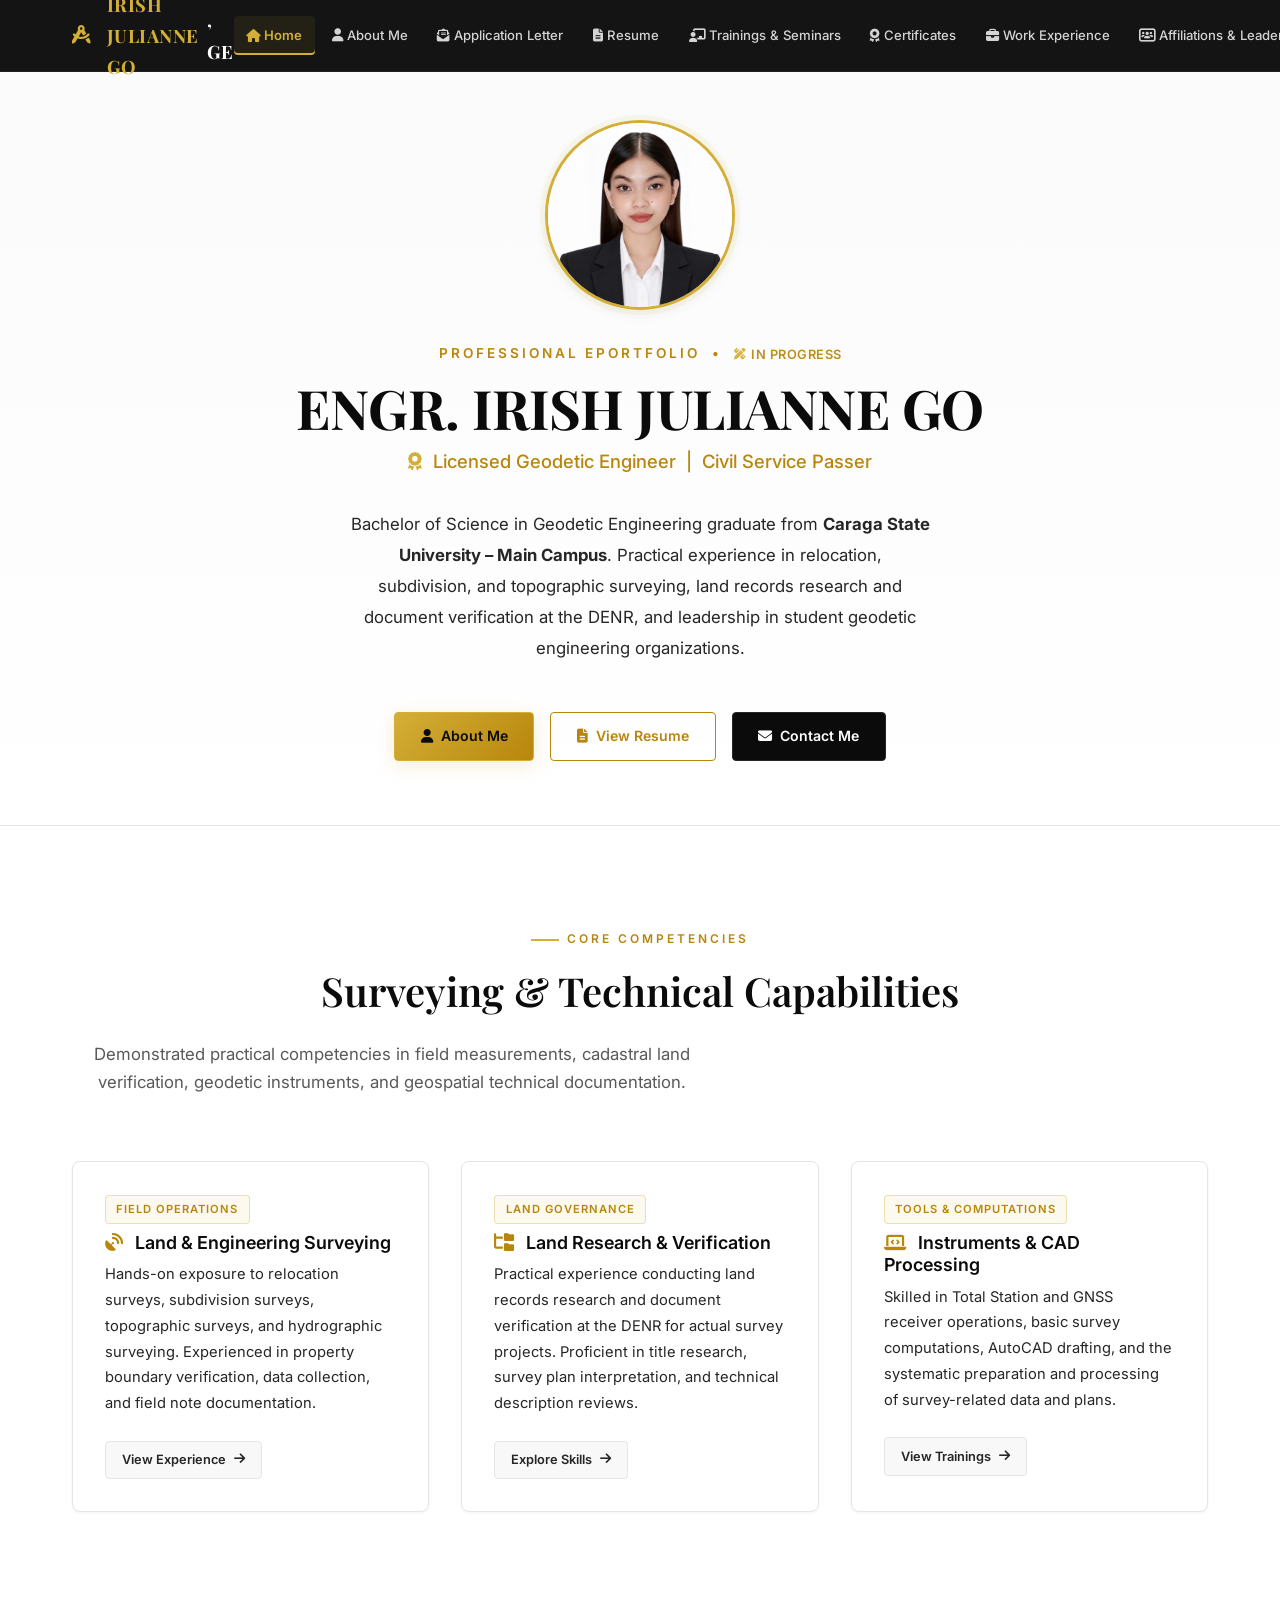
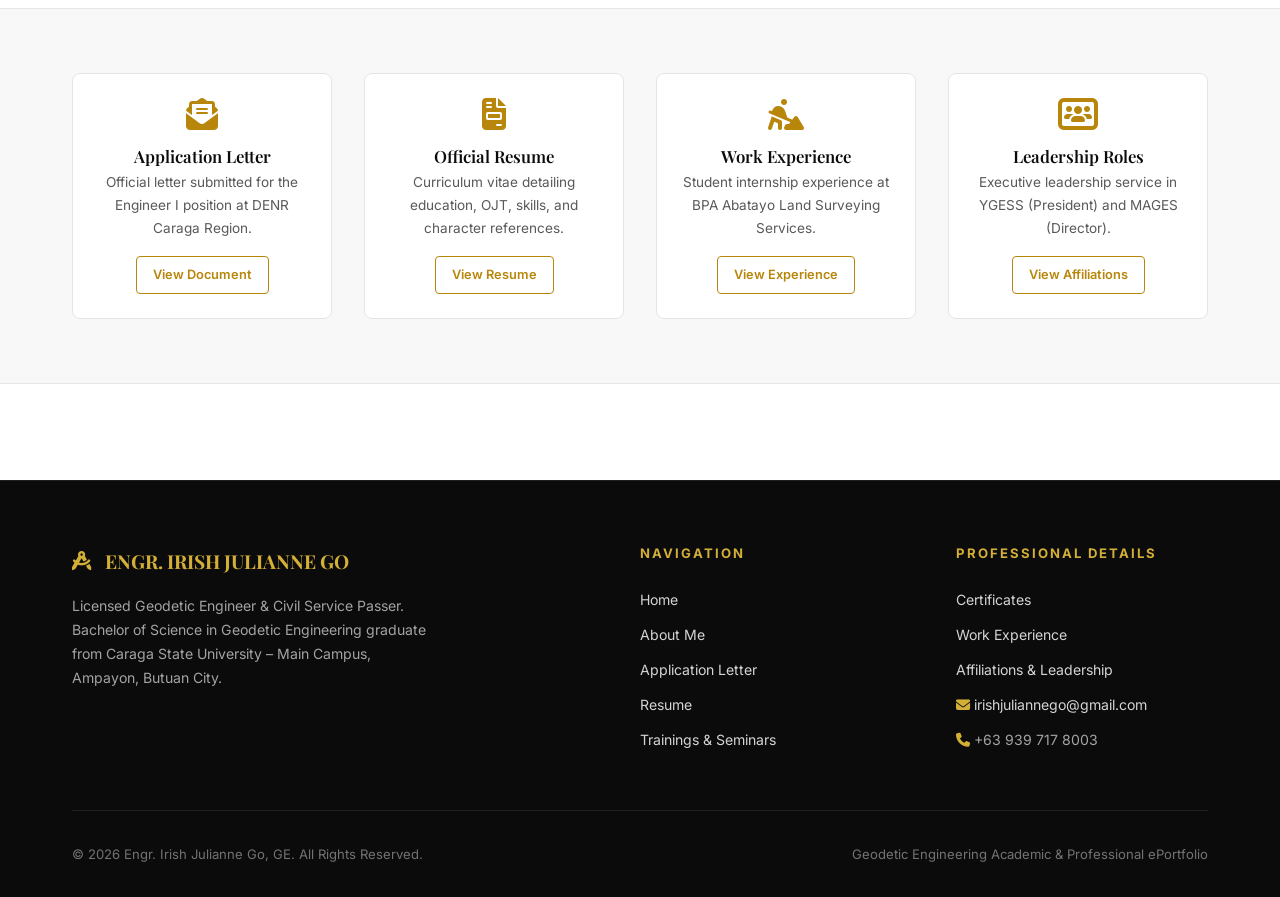
==== index.html @ 2d6228db "Add files via upload" ====
<!DOCTYPE html>
<html lang="en">
<head>
  <meta charset="UTF-8">
  <meta name="viewport" content="width=device-width, initial-scale=1.0">
  <title>Engr. Irish Julianne Go, GE | Professional ePortfolio</title>
  <meta name="description" content="Professional ePortfolio of Engr. Irish Julianne Go, Licensed Geodetic Engineer and Civil Service Passer, featuring surveying experience, geomatics competencies, and leadership.">
  
  <!-- Google Fonts -->
  <link rel="preconnect" href="https://fonts.googleapis.com">
  <link rel="preconnect" href="https://fonts.gstatic.com" crossorigin>
  <link href="https://fonts.googleapis.com/css2?family=Inter:wght@300;400;500;600;700&family=Playfair+Display:wght@500;600;700&family=Source+Serif+4:wght@400;600&display=swap" rel="stylesheet">
  
  <!-- Font Awesome Icons -->
  <link rel="stylesheet" href="https://cdnjs.cloudflare.com/ajax/libs/font-awesome/6.5.1/css/all.min.css">
  
  <!-- Main Stylesheet -->
  <link rel="stylesheet" href="css/style.css">
</head>
<body>

  <!-- ==================== BLACK & GOLD NAVIGATION BAR ==================== -->
  <header class="navbar">
    <div class="container">
      <a href="index.html" class="nav-brand">
        <i class="fa-solid fa-compass-drafting" style="color: var(--color-gold); margin-right: 8px;"></i>
        <span>IRISH JULIANNE GO</span>, GE
      </a>

      <button class="nav-toggle" aria-label="Toggle navigation menu">
        <span></span>
        <span></span>
        <span></span>
      </button>

      <nav>
        <ul class="nav-links">
          <li><a href="index.html" class="active"><i class="fa-solid fa-house"></i> Home</a></li>
          <li><a href="about.html"><i class="fa-solid fa-user"></i> About Me</a></li>
          <li><a href="application-letter.html"><i class="fa-solid fa-envelope-open-text"></i> Application Letter</a></li>
          <li><a href="resume.html"><i class="fa-solid fa-file-lines"></i> Resume</a></li>
          <li><a href="trainings.html"><i class="fa-solid fa-chalkboard-user"></i> Trainings & Seminars</a></li>
          <li><a href="certificates.html"><i class="fa-solid fa-award"></i> Certificates</a></li>
          <li><a href="experience.html"><i class="fa-solid fa-briefcase"></i> Work Experience</a></li>
          <li><a href="affiliations.html"><i class="fa-solid fa-users-rectangle"></i> Affiliations & Leadership</a></li>
        </ul>
      </nav>
    </div>
  </header>

  <!-- ==================== HERO SECTION ==================== -->
  <section class="hero">
    <div class="hero-content reveal">
      
      <!-- Official Corporate Photo with Subtle Gold Border -->
      <div class="profile-photo-wrapper">
        <img src="images/profile.jpg" alt="Engr. Irish Julianne Go, GE - Professional Portrait" class="profile-photo" id="profileImage">
      </div>

      <div class="hero-greeting">Professional ePortfolio &nbsp;&bull;&nbsp; <span style="display: inline-flex; align-items: center; gap: 5px; font-size: 0.8rem; letter-spacing: 0.5px; opacity: 0.92;"><i class="fa-solid fa-pen-ruler" style="font-size: 0.72rem; color: var(--color-gold);"></i> In Progress</span></div>
      
      <h1 class="hero-name">ENGR. IRISH JULIANNE GO</h1>
      
      <div class="hero-title">
        <i class="fa-solid fa-award" style="color: var(--color-gold); margin-right: 6px;"></i>
        Licensed Geodetic Engineer &nbsp;|&nbsp; Civil Service Passer
      </div>

      <p class="hero-intro">
        Bachelor of Science in Geodetic Engineering graduate from <strong>Caraga State University – Main Campus</strong>. Practical experience in relocation, subdivision, and topographic surveying, land records research and document verification at the DENR, and leadership in student geodetic engineering organizations.
      </p>

      <!-- Action Buttons -->
      <div class="hero-buttons">
        <a href="about.html" class="btn btn-primary">
          <i class="fa-solid fa-user"></i> About Me
        </a>
        <a href="resume.html" class="btn btn-outline">
          <i class="fa-solid fa-file-lines"></i> View Resume
        </a>
        <a href="mailto:irishjuliannego@gmail.com" class="btn btn-dark">
          <i class="fa-solid fa-envelope"></i> Contact Me
        </a>
      </div>
    </div>
  </section>

  <!-- ==================== CORE GEOSPATIAL COMPETENCIES ==================== -->
  <section style="padding: var(--space-4xl) 0; background: var(--surface-primary);">
    <div class="container">
      <div style="text-align: center; margin-bottom: var(--space-3xl);" class="reveal">
        <div class="section-label">Core Competencies</div>
        <h2 class="section-title">Surveying & Technical Capabilities</h2>
        <p class="section-subtitle">
          Demonstrated practical competencies in field measurements, cadastral land verification, geodetic instruments, and geospatial technical documentation.
        </p>
      </div>

      <div class="grid-3 reveal">
        <!-- Card 1 -->
        <div class="card">
          <div class="card-tag">Field Operations</div>
          <h3 class="card-title">
            <i class="fa-solid fa-satellite-dish" style="color: var(--color-gold-deep); margin-right: 8px;"></i>
            Land & Engineering Surveying
          </h3>
          <p class="card-text">
            Hands-on exposure to relocation surveys, subdivision surveys, topographic surveys, and hydrographic surveying. Experienced in property boundary verification, data collection, and field note documentation.
          </p>
          <a href="experience.html" class="btn btn-ghost btn-sm">View Experience <i class="fa-solid fa-arrow-right"></i></a>
        </div>

        <!-- Card 2 -->
        <div class="card">
          <div class="card-tag">Land Governance</div>
          <h3 class="card-title">
            <i class="fa-solid fa-folder-tree" style="color: var(--color-gold-deep); margin-right: 8px;"></i>
            Land Research & Verification
          </h3>
          <p class="card-text">
            Practical experience conducting land records research and document verification at the DENR for actual survey projects. Proficient in title research, survey plan interpretation, and technical description reviews.
          </p>
          <a href="about.html#technicalSkills" class="btn btn-ghost btn-sm">Explore Skills <i class="fa-solid fa-arrow-right"></i></a>
        </div>

        <!-- Card 3 -->
        <div class="card">
          <div class="card-tag">Tools & Computations</div>
          <h3 class="card-title">
            <i class="fa-solid fa-laptop-code" style="color: var(--color-gold-deep); margin-right: 8px;"></i>
            Instruments & CAD Processing
          </h3>
          <p class="card-text">
            Skilled in Total Station and GNSS receiver operations, basic survey computations, AutoCAD drafting, and the systematic preparation and processing of survey-related data and plans.
          </p>
          <a href="trainings.html" class="btn btn-ghost btn-sm">View Trainings <i class="fa-solid fa-arrow-right"></i></a>
        </div>
      </div>
    </div>
  </section>

  <!-- ==================== QUICK ACCESS SECTION ==================== -->
  <section style="padding: var(--space-3xl) 0; background: var(--surface-secondary); border-top: 1px solid var(--border-color); border-bottom: 1px solid var(--border-color);">
    <div class="container">
      <div class="grid-4 reveal">
        
        <div style="text-align: center; padding: var(--space-lg); background: #FFFFFF; border: 1px solid var(--border-color); border-radius: var(--radius-md);">
          <i class="fa-solid fa-envelope-open-text" style="font-size: 2rem; color: var(--color-gold-deep); margin-bottom: var(--space-md);"></i>
          <h4 style="font-size: 1.05rem; margin-bottom: var(--space-xs); color: var(--color-heading-dark);">Application Letter</h4>
          <p style="font-size: 0.85rem; color: var(--color-text-muted); margin-bottom: var(--space-md);">Official letter submitted for the Engineer I position at DENR Caraga Region.</p>
          <a href="application-letter.html" class="btn btn-outline btn-sm">View Document</a>
        </div>

        <div style="text-align: center; padding: var(--space-lg); background: #FFFFFF; border: 1px solid var(--border-color); border-radius: var(--radius-md);">
          <i class="fa-solid fa-file-invoice" style="font-size: 2rem; color: var(--color-gold-deep); margin-bottom: var(--space-md);"></i>
          <h4 style="font-size: 1.05rem; margin-bottom: var(--space-xs); color: var(--color-heading-dark);">Official Resume</h4>
          <p style="font-size: 0.85rem; color: var(--color-text-muted); margin-bottom: var(--space-md);">Curriculum vitae detailing education, OJT, skills, and character references.</p>
          <a href="resume.html" class="btn btn-outline btn-sm">View Resume</a>
        </div>

        <div style="text-align: center; padding: var(--space-lg); background: #FFFFFF; border: 1px solid var(--border-color); border-radius: var(--radius-md);">
          <i class="fa-solid fa-person-digging" style="font-size: 2rem; color: var(--color-gold-deep); margin-bottom: var(--space-md);"></i>
          <h4 style="font-size: 1.05rem; margin-bottom: var(--space-xs); color: var(--color-heading-dark);">Work Experience</h4>
          <p style="font-size: 0.85rem; color: var(--color-text-muted); margin-bottom: var(--space-md);">Student internship experience at BPA Abatayo Land Surveying Services.</p>
          <a href="experience.html" class="btn btn-outline btn-sm">View Experience</a>
        </div>

        <div style="text-align: center; padding: var(--space-lg); background: #FFFFFF; border: 1px solid var(--border-color); border-radius: var(--radius-md);">
          <i class="fa-solid fa-users-rectangle" style="font-size: 2rem; color: var(--color-gold-deep); margin-bottom: var(--space-md);"></i>
          <h4 style="font-size: 1.05rem; margin-bottom: var(--space-xs); color: var(--color-heading-dark);">Leadership Roles</h4>
          <p style="font-size: 0.85rem; color: var(--color-text-muted); margin-bottom: var(--space-md);">Executive leadership service in YGESS (President) and MAGES (Director).</p>
          <a href="affiliations.html" class="btn btn-outline btn-sm">View Affiliations</a>
        </div>

      </div>
    </div>
  </section>

  <!-- ==================== BLACK & GOLD FOOTER ==================== -->
  <footer class="footer">
    <div class="container">
      <div class="footer-grid">
        <div>
          <div class="footer-brand">
            <i class="fa-solid fa-compass-drafting" style="color: var(--color-gold); margin-right: 6px;"></i>
            <span>ENGR. IRISH JULIANNE GO</span>
          </div>
          <p class="footer-text">
            Licensed Geodetic Engineer & Civil Service Passer. Bachelor of Science in Geodetic Engineering graduate from Caraga State University – Main Campus, Ampayon, Butuan City.
          </p>
        </div>

        <div>
          <h4 class="footer-heading">Navigation</h4>
          <ul class="footer-links">
            <li><a href="index.html">Home</a></li>
            <li><a href="about.html">About Me</a></li>
            <li><a href="application-letter.html">Application Letter</a></li>
            <li><a href="resume.html">Resume</a></li>
            <li><a href="trainings.html">Trainings & Seminars</a></li>
          </ul>
        </div>

        <div>
          <h4 class="footer-heading">Professional Details</h4>
          <ul class="footer-links">
            <li><a href="certificates.html">Certificates</a></li>
            <li><a href="experience.html">Work Experience</a></li>
            <li><a href="affiliations.html">Affiliations & Leadership</a></li>
            <li><a href="mailto:irishjuliannego@gmail.com"><i class="fa-solid fa-envelope" style="color: var(--color-gold);"></i> irishjuliannego@gmail.com</a></li>
            <li><span style="font-size: 0.88rem; color: #A3A3A3;"><i class="fa-solid fa-phone" style="color: var(--color-gold);"></i> +63 939 717 8003</span></li>
          </ul>
        </div>
      </div>

      <div class="footer-bottom">
        <div>&copy; <span id="currentYear"></span> Engr. Irish Julianne Go, GE. All Rights Reserved.</div>
        <div>Geodetic Engineering Academic & Professional ePortfolio</div>
      </div>
    </div>
  </footer>

  <!-- Back to Top Button -->
  <button class="back-to-top" aria-label="Scroll back to top">
    <i class="fa-solid fa-arrow-up"></i>
  </button>

  <script src="js/main.js"></script>
</body>
</html>
---- css/style.css ----
/* ============================================================
   E-PORTFOLIO — MAIN STYLESHEET
   Black, White & Gold Professional Geodetic Engineering Portfolio
   Engr. Irish Julianne Go, GE
   ============================================================ */

/* ---------- Google Fonts ---------- */
@import url('https://fonts.googleapis.com/css2?family=Inter:wght@300;400;500;600;700&family=Playfair+Display:wght@500;600;700&family=Source+Serif+4:wght@400;500;600&display=swap');

/* ---------- CSS Custom Properties (Black, White & Gold Design System) ---------- */
:root {
  /* Core Dark Tones */
  --color-black:           #0B0B0B; /* Deep rich black for navbar, footer, hero accents */
  --color-charcoal:        #1A1A1A; /* Refined charcoal for dark surfaces */
  --color-dark-gray:       #262626; /* Dark surface border / secondary dark */
  --color-mid-gray:        #737373;
  --color-light-gray:      #E5E5E5;

  /* Gold Accent Palette */
  --color-gold:            #D4AF37; /* Primary Gold */
  --color-gold-deep:       #B8860B; /* Deep Gold for borders & gradients */
  --color-gold-light:      #E6CA65; /* Highlight gold */
  --color-gold-tint:       rgba(212, 175, 55, 0.08); /* Subtle background tint */
  --color-gold-glow:       rgba(212, 175, 55, 0.18); /* Hover glow */

  /* Core Light Tones */
  --color-white:           #FFFFFF; /* Dominant clean white background */
  --color-off-white:       #F8F8F8; /* Subtle neutral section background */
  --color-surface-light:   #FFFFFF;

  /* Typography Colors */
  --color-heading-dark:    #0B0B0B; /* Headings on light background */
  --color-heading-light:   #FFFFFF; /* Headings on dark background */
  --color-heading:         #0B0B0B;
  --color-text:            #262626; /* Deep charcoal body text for readability */
  --color-text-muted:      #595959; /* Secondary muted text */
  --color-text-light:      #E5E5E5; /* Light text for dark sections */
  --color-text-dim:        #A3A3A3; /* Dim text for dark sections */

  /* Functional */
  --color-success:         #2B7A56;
  --color-info:            #2B6CB0;
  --color-danger:          #C53030;

  /* Surfaces */
  --surface-primary:       #FFFFFF;
  --surface-secondary:     #F8F8F8;
  --surface-dark:          #0B0B0B;
  --surface-card:          #FFFFFF;
  --surface-card-hover:    #FCFCFC;
  --surface-elevated:      #F5F5F5;
  --surface-overlay:       rgba(11, 11, 11, 0.90);

  /* Borders */
  --border-color:          #E5E5E5;
  --border-color-dark:     #262626;
  --border-color-gold:     rgba(212, 175, 55, 0.35);

  /* Typography */
  --font-body:    'Inter', -apple-system, BlinkMacSystemFont, 'Segoe UI', sans-serif;
  --font-heading: 'Playfair Display', 'Georgia', serif;
  --font-serif:   'Source Serif 4', 'Georgia', serif;

  /* Spacing */
  --space-xs:  .25rem;
  --space-sm:  .5rem;
  --space-md:  1rem;
  --space-lg:  1.5rem;
  --space-xl:  2rem;
  --space-2xl: 3rem;
  --space-3xl: 4rem;
  --space-4xl: 6rem;

  /* Radii */
  --radius-sm:  4px;
  --radius-md:  8px;
  --radius-lg:  14px;
  --radius-xl:  20px;
  --radius-full:50%;

  /* Shadows */
  --shadow-sm:        0 1px 3px rgba(0, 0, 0, 0.05);
  --shadow-md:        0 4px 14px rgba(0, 0, 0, 0.06);
  --shadow-lg:        0 10px 30px rgba(0, 0, 0, 0.08);
  --shadow-gold:      0 4px 18px rgba(212, 175, 55, 0.22);
  --shadow-paper:     0 10px 32px rgba(0, 0, 0, 0.08), 0 1px 4px rgba(0, 0, 0, 0.04);

  /* Transitions */
  --ease-smooth: cubic-bezier(.4, 0, .2, 1);
  --duration:    .3s;

  /* Layout */
  --max-width:   1200px;
  --nav-height:  72px;
}

/* ---------- Reset & Base ---------- */
*,
*::before,
*::after {
  box-sizing: border-box;
  margin: 0;
  padding: 0;
}

html {
  scroll-behavior: smooth;
  font-size: 16px;
  -webkit-font-smoothing: antialiased;
  -moz-osx-font-smoothing: grayscale;
}

body {
  font-family: var(--font-body);
  background: var(--surface-primary);
  color: var(--color-text);
  line-height: 1.7;
  min-height: 100vh;
  overflow-x: hidden;
}

img { max-width: 100%; display: block; }

a {
  color: var(--color-gold-deep);
  text-decoration: none;
  transition: color var(--duration) var(--ease-smooth);
}
a:hover { color: var(--color-gold); }

h1, h2, h3, h4, h5, h6 {
  font-family: var(--font-heading);
  color: var(--color-heading-dark);
  line-height: 1.25;
  font-weight: 600;
}

::selection {
  background: var(--color-gold);
  color: var(--color-black);
}

/* ---------- Utility ---------- */
.container {
  width: 100%;
  max-width: var(--max-width);
  margin: 0 auto;
  padding: 0 var(--space-xl);
}

.section-label {
  display: inline-flex;
  align-items: center;
  gap: .5rem;
  font-size: .75rem;
  font-weight: 600;
  letter-spacing: 3px;
  text-transform: uppercase;
  color: var(--color-gold-deep);
  margin-bottom: var(--space-md);
}
.section-label::before {
  content: '';
  width: 28px;
  height: 2px;
  background: var(--color-gold);
}

.section-title {
  font-size: clamp(1.75rem, 4vw, 2.5rem);
  color: var(--color-heading-dark);
  margin-bottom: var(--space-lg);
}

.section-subtitle {
  color: var(--color-text-muted);
  font-size: 1.05rem;
  max-width: 640px;
  margin-bottom: var(--space-3xl);
}

.page-hero {
  padding: calc(var(--nav-height) + var(--space-3xl)) 0 var(--space-2xl);
  text-align: center;
  background: linear-gradient(180deg, var(--color-off-white) 0%, var(--color-white) 100%);
  border-bottom: 1px solid var(--border-color);
  margin-bottom: var(--space-3xl);
}
.page-hero .section-label { justify-content: center; }
.page-hero .section-subtitle { margin-left: auto; margin-right: auto; }

.divider {
  width: 60px;
  height: 2px;
  background: linear-gradient(90deg, var(--color-gold), transparent);
  margin: var(--space-xl) 0;
}

/* ---------- Black & Gold Navigation Bar ---------- */
.navbar {
  position: fixed;
  top: 0;
  left: 0;
  right: 0;
  height: var(--nav-height);
  background: rgba(11, 11, 11, 0.96);
  backdrop-filter: blur(16px) saturate(1.4);
  -webkit-backdrop-filter: blur(16px) saturate(1.4);
  border-bottom: 1px solid #1F1F1F;
  z-index: 1000;
  transition: background var(--duration) var(--ease-smooth),
              box-shadow var(--duration) var(--ease-smooth);
}
.navbar.scrolled {
  background: #0B0B0B;
  box-shadow: 0 4px 20px rgba(0, 0, 0, 0.4);
}

.navbar .container {
  display: flex;
  align-items: center;
  justify-content: space-between;
  height: 100%;
}

.nav-brand {
  font-family: var(--font-heading);
  font-size: 1.15rem;
  font-weight: 700;
  color: #FFFFFF;
  letter-spacing: .5px;
  display: flex;
  align-items: center;
  gap: 8px;
}
.nav-brand span { color: var(--color-gold); }
.nav-brand:hover { color: var(--color-gold-light); }

.nav-links {
  display: flex;
  align-items: center;
  gap: var(--space-xs);
  list-style: none;
}

.nav-links a {
  display: block;
  padding: .5rem .8rem;
  font-size: .82rem;
  font-weight: 500;
  color: #D4D4D4;
  border-radius: var(--radius-sm);
  transition: color var(--duration) var(--ease-smooth),
              background var(--duration) var(--ease-smooth);
  white-space: nowrap;
}
.nav-links a:hover {
  color: var(--color-gold);
  background: var(--color-gold-tint);
}
.nav-links a.active {
  color: var(--color-gold);
  background: var(--color-gold-tint);
  font-weight: 600;
  box-shadow: inset 0 -2px 0 var(--color-gold);
}

/* Hamburger Toggle */
.nav-toggle {
  display: none;
  flex-direction: column;
  justify-content: center;
  gap: 5px;
  width: 28px;
  height: 28px;
  cursor: pointer;
  background: none;
  border: none;
  padding: 0;
}
.nav-toggle span {
  display: block;
  width: 100%;
  height: 2px;
  background: #FFFFFF;
  border-radius: 2px;
  transition: transform var(--duration) var(--ease-smooth),
              opacity var(--duration) var(--ease-smooth);
}
.nav-toggle.open span:nth-child(1) { transform: rotate(45deg) translate(5px, 5px); }
.nav-toggle.open span:nth-child(2) { opacity: 0; }
.nav-toggle.open span:nth-child(3) { transform: rotate(-45deg) translate(5px, -5px); }

/* ---------- Buttons ---------- */
.btn {
  display: inline-flex;
  align-items: center;
  gap: .5rem;
  padding: .7rem 1.6rem;
  font-family: var(--font-body);
  font-size: .88rem;
  font-weight: 600;
  border-radius: var(--radius-sm);
  border: none;
  cursor: pointer;
  transition: all var(--duration) var(--ease-smooth);
  text-decoration: none;
}

.btn-primary {
  background: linear-gradient(135deg, var(--color-gold), var(--color-gold-deep));
  color: var(--color-black);
  box-shadow: var(--shadow-gold);
  border: 1px solid var(--color-gold);
}
.btn-primary:hover {
  background: linear-gradient(135deg, var(--color-gold-light), var(--color-gold));
  color: var(--color-black);
  transform: translateY(-2px);
  box-shadow: 0 6px 22px rgba(212, 175, 55, 0.35);
}

.btn-outline {
  background: transparent;
  color: var(--color-gold-deep);
  border: 1.5px solid var(--color-gold-deep);
}
.btn-outline:hover {
  background: var(--color-gold-tint);
  color: var(--color-black);
  border-color: var(--color-gold);
  transform: translateY(-2px);
}

.btn-ghost {
  background: var(--surface-secondary);
  color: var(--color-text);
  border: 1px solid var(--border-color);
}
.btn-ghost:hover {
  background: var(--color-gold-tint);
  color: var(--color-black);
  border-color: var(--color-gold);
  transform: translateY(-1px);
}

.btn-dark {
  background: var(--color-black);
  color: #FFFFFF;
  border: 1px solid #262626;
}
.btn-dark:hover {
  background: #1A1A1A;
  color: var(--color-gold);
  border-color: var(--color-gold);
}

.btn-sm {
  padding: .45rem 1rem;
  font-size: .8rem;
}

/* ---------- Cards ---------- */
.card {
  background: var(--surface-card);
  border: 1px solid var(--border-color);
  border-radius: var(--radius-md);
  padding: var(--space-xl);
  box-shadow: var(--shadow-sm);
  transition: transform var(--duration) var(--ease-smooth),
              box-shadow var(--duration) var(--ease-smooth),
              border-color var(--duration) var(--ease-smooth);
}
.card:hover {
  transform: translateY(-3px);
  box-shadow: var(--shadow-md);
  border-color: var(--border-color-gold);
}

.card-tag {
  display: inline-block;
  padding: .25rem .65rem;
  font-size: .7rem;
  font-weight: 600;
  letter-spacing: 1px;
  text-transform: uppercase;
  color: var(--color-gold-deep);
  background: var(--color-gold-tint);
  border: 1px solid var(--border-color-gold);
  border-radius: var(--radius-sm);
  margin-bottom: var(--space-sm);
}

.card-title {
  font-family: var(--font-body);
  font-size: 1.12rem;
  font-weight: 600;
  color: var(--color-heading-dark);
  margin-bottom: var(--space-sm);
}

.card-meta {
  font-size: .84rem;
  color: var(--color-text-muted);
  margin-bottom: var(--space-md);
  display: flex;
  flex-wrap: wrap;
  gap: var(--space-md);
}
.card-meta i {
  color: var(--color-gold-deep);
  margin-right: .3rem;
}

.card-text {
  font-size: .92rem;
  color: var(--color-text);
  margin-bottom: var(--space-lg);
  line-height: 1.75;
}

.card-actions {
  display: flex;
  flex-wrap: wrap;
  gap: var(--space-sm);
}

/* ---------- Grids ---------- */
.grid-2 {
  display: grid;
  grid-template-columns: repeat(2, 1fr);
  gap: var(--space-xl);
}
.grid-3 {
  display: grid;
  grid-template-columns: repeat(3, 1fr);
  gap: var(--space-xl);
}
.grid-4 {
  display: grid;
  grid-template-columns: repeat(4, 1fr);
  gap: var(--space-xl);
}

/* ---------- Tags & Skills Badges ---------- */
.tag {
  display: inline-block;
  padding: .35rem .75rem;
  font-size: .8rem;
  font-weight: 500;
  border-radius: var(--radius-sm);
  background: var(--surface-secondary);
  color: var(--color-text);
  border: 1px solid var(--border-color);
  transition: all var(--duration) var(--ease-smooth);
}
.tag:hover {
  border-color: var(--color-gold);
  color: var(--color-gold-deep);
}
.tag-gold {
  background: var(--color-gold-tint);
  color: var(--color-gold-deep);
  border-color: var(--border-color-gold);
  font-weight: 600;
}

/* Skill Group Container */
.skill-category-box {
  background: var(--surface-card);
  border: 1px solid var(--border-color);
  border-radius: var(--radius-md);
  padding: var(--space-xl);
  margin-bottom: var(--space-xl);
  box-shadow: var(--shadow-sm);
}
.skill-category-title {
  font-family: var(--font-body);
  font-size: .95rem;
  font-weight: 700;
  letter-spacing: 1.5px;
  text-transform: uppercase;
  color: var(--color-black);
  margin-bottom: var(--space-md);
  display: flex;
  align-items: center;
  gap: 8px;
}
.skill-category-title i {
  color: var(--color-gold-deep);
}

/* ---------- Timeline ---------- */
.timeline {
  position: relative;
  padding-left: 32px;
}
.timeline::before {
  content: '';
  position: absolute;
  left: 7px;
  top: 0;
  bottom: 0;
  width: 2px;
  background: linear-gradient(180deg, var(--color-gold), var(--border-color));
}
.timeline-item {
  position: relative;
  margin-bottom: var(--space-2xl);
}
.timeline-item::before {
  content: '';
  position: absolute;
  left: -28px;
  top: 8px;
  width: 12px;
  height: 12px;
  border-radius: var(--radius-full);
  background: var(--color-gold);
  border: 3px solid #FFFFFF;
  box-shadow: 0 0 0 3px var(--color-gold-glow);
}

/* ---------- Profile Photo ---------- */
.profile-photo-wrapper {
  position: relative;
  width: 190px;
  height: 190px;
  margin: 0 auto var(--space-xl);
}
.profile-photo {
  width: 100%;
  height: 100%;
  border-radius: var(--radius-full);
  object-fit: cover;
  border: 3px solid var(--color-gold);
  box-shadow: 0 0 0 5px var(--color-gold-tint), var(--shadow-md);
  transition: transform var(--duration) var(--ease-smooth);
}
.profile-photo:hover {
  transform: scale(1.02);
}

/* ---------- Hero (Home) ---------- */
.hero {
  min-height: 88vh;
  display: flex;
  align-items: center;
  justify-content: center;
  text-align: center;
  padding: calc(var(--nav-height) + var(--space-2xl)) var(--space-xl) var(--space-3xl);
  position: relative;
  background: linear-gradient(180deg, #FAFAFA 0%, #FFFFFF 100%);
  border-bottom: 1px solid var(--border-color);
}

.hero-content {
  position: relative;
  z-index: 1;
  max-width: 760px;
}

.hero-greeting {
  font-size: .85rem;
  font-weight: 600;
  letter-spacing: 3px;
  text-transform: uppercase;
  color: var(--color-gold-deep);
  margin-bottom: var(--space-sm);
}

.hero-name {
  font-size: clamp(2.2rem, 5vw, 3.4rem);
  font-weight: 700;
  margin-bottom: var(--space-xs);
  color: var(--color-heading-dark);
  letter-spacing: -0.5px;
}

.hero-title {
  font-family: var(--font-body);
  font-size: 1.15rem;
  font-weight: 500;
  color: var(--color-gold-deep);
  margin-bottom: var(--space-xl);
}

.hero-intro {
  font-size: 1.05rem;
  color: var(--color-text);
  max-width: 580px;
  margin: 0 auto var(--space-2xl);
  line-height: 1.85;
}

.hero-buttons {
  display: flex;
  gap: var(--space-md);
  justify-content: center;
  flex-wrap: wrap;
}

/* ---------- About Sections ---------- */
.about-grid {
  display: grid;
  grid-template-columns: 1fr 2fr;
  gap: var(--space-3xl);
  align-items: start;
}
.about-sidebar .card {
  text-align: center;
  position: sticky;
  top: calc(var(--nav-height) + var(--space-xl));
}

.info-list {
  list-style: none;
}
.info-list li {
  display: flex;
  align-items: center;
  gap: var(--space-md);
  padding: var(--space-md) 0;
  border-bottom: 1px solid var(--border-color);
  font-size: .9rem;
}
.info-list li i {
  color: var(--color-gold-deep);
  font-size: 1rem;
  width: 20px;
  text-align: center;
}

.skills-grid {
  display: flex;
  flex-wrap: wrap;
  gap: var(--space-sm);
  margin-top: var(--space-md);
}

/* ============================================================
   CLEAN WHITE A4 PAPER DOCUMENT DISPLAY (DOCUMENT-ONLY PREVIEW)
   ============================================================ */

.document-stage {
  width: 100%;
  max-width: 900px;
  margin: 0 auto var(--space-4xl);
  display: flex;
  flex-direction: column;
  align-items: center;
}

.document-header-card {
  width: 100%;
  background: #FFFFFF;
  border: 1px solid var(--border-color);
  border-radius: var(--radius-md);
  padding: 1.1rem 1.6rem;
  display: flex;
  align-items: center;
  justify-content: space-between;
  flex-wrap: wrap;
  gap: var(--space-md);
  margin-bottom: var(--space-2xl);
  box-shadow: var(--shadow-sm);
}

.document-header-info {
  display: flex;
  align-items: center;
  gap: var(--space-md);
}

.document-header-icon {
  width: 42px;
  height: 42px;
  border-radius: var(--radius-sm);
  background: var(--color-gold-tint);
  color: var(--color-gold-deep);
  display: flex;
  align-items: center;
  justify-content: center;
  font-size: 1.25rem;
  border: 1px solid var(--border-color-gold);
}

.document-header-text h3 {
  font-family: var(--font-body);
  font-size: 1.05rem;
  font-weight: 600;
  color: var(--color-black);
  margin-bottom: 2px;
}

.document-header-text p {
  font-size: 0.82rem;
  color: var(--color-text-muted);
}

.document-header-actions {
  display: flex;
  align-items: center;
  gap: var(--space-sm);
  flex-wrap: wrap;
}

/* Clean White A4 Paper Sheet */
.a4-paper-sheet {
  background: #FFFFFF;
  width: 100%;
  max-width: 860px;
  margin: 0 auto var(--space-2xl);
  border-radius: 4px;
  box-shadow: var(--shadow-paper);
  border: 1px solid #E2E2E2;
  overflow: hidden;
  position: relative;
  transition: transform var(--duration) var(--ease-smooth), box-shadow var(--duration) var(--ease-smooth);
}

.a4-paper-sheet:hover {
  box-shadow: 0 14px 40px rgba(0, 0, 0, 0.12), 0 0 0 1px var(--border-color-gold);
}

.a4-canvas-page {
  display: block;
  width: 100%;
  height: auto;
  background: #FFFFFF;
}

.a4-page-badge {
  position: absolute;
  bottom: 14px;
  right: 18px;
  background: rgba(11, 11, 11, 0.85);
  color: var(--color-gold);
  font-size: 0.72rem;
  font-weight: 600;
  padding: 3px 8px;
  border-radius: 4px;
  letter-spacing: 0.5px;
}

/* Loading & Error */
.doc-loading-indicator {
  background: #FFFFFF;
  border: 1px solid var(--border-color);
  border-radius: var(--radius-md);
  padding: var(--space-3xl);
  display: flex;
  flex-direction: column;
  align-items: center;
  gap: var(--space-md);
  color: var(--color-text-muted);
  width: 100%;
  max-width: 860px;
  margin: 0 auto var(--space-2xl);
  box-shadow: var(--shadow-sm);
}

.doc-spinner {
  width: 36px;
  height: 36px;
  border: 3px solid rgba(212, 175, 55, 0.2);
  border-top-color: var(--color-gold-deep);
  border-radius: 50%;
  animation: spin 0.8s linear infinite;
}

@keyframes spin {
  to { transform: rotate(360deg); }
}

.doc-error-notice {
  padding: var(--space-xl);
  background: rgba(197, 48, 48, 0.06);
  border: 1px solid rgba(197, 48, 48, 0.2);
  border-radius: var(--radius-md);
  color: var(--color-text);
  text-align: center;
  max-width: 860px;
  width: 100%;
  margin: 0 auto;
}

/* Fullscreen Modal */
.doc-fs-modal {
  position: fixed;
  inset: 0;
  z-index: 3000;
  display: flex;
  flex-direction: column;
  opacity: 0;
  pointer-events: none;
  transition: opacity var(--duration) var(--ease-smooth);
}

.doc-fs-modal.active {
  opacity: 1;
  pointer-events: all;
}

.doc-fs-backdrop {
  position: absolute;
  inset: 0;
  background: rgba(11, 11, 11, 0.94);
  backdrop-filter: blur(8px);
}

.doc-fs-content {
  position: relative;
  z-index: 1;
  display: flex;
  flex-direction: column;
  height: 100%;
  max-width: 1000px;
  width: 100%;
  margin: 0 auto;
  padding: var(--space-md) var(--space-lg);
}

.doc-fs-bar {
  display: flex;
  justify-content: space-between;
  align-items: center;
  padding-bottom: var(--space-md);
  border-bottom: 1px solid #262626;
}

.doc-fs-close {
  background: rgba(255, 255, 255, 0.1);
  border: 1px solid #333333;
  color: #FFFFFF;
  width: 38px;
  height: 38px;
  border-radius: 50%;
  cursor: pointer;
  display: flex;
  align-items: center;
  justify-content: center;
  font-size: 1.4rem;
  line-height: 1;
  transition: background var(--duration) var(--ease-smooth);
}
.doc-fs-close:hover {
  background: var(--color-gold);
  color: var(--color-black);
}

.doc-fs-body {
  overflow-y: auto;
  padding: var(--space-lg) 0;
  flex: 1;
  display: flex;
  flex-direction: column;
  align-items: center;
}

/* ---------- Black & Gold Footer ---------- */
.footer {
  background: var(--color-black);
  border-top: 1px solid #1F1F1F;
  padding: var(--space-3xl) 0 var(--space-xl);
  margin-top: var(--space-4xl);
  color: #E5E5E5;
}
.footer-grid {
  display: grid;
  grid-template-columns: 2fr 1fr 1fr;
  gap: var(--space-3xl);
  margin-bottom: var(--space-2xl);
}
.footer-brand {
  font-family: var(--font-heading);
  font-size: 1.2rem;
  font-weight: 700;
  color: #FFFFFF;
  margin-bottom: var(--space-md);
  display: flex;
  align-items: center;
  gap: 8px;
}
.footer-brand span { color: var(--color-gold); }
.footer-text {
  font-size: .88rem;
  color: #A3A3A3;
  max-width: 360px;
  line-height: 1.7;
}
.footer-heading {
  font-family: var(--font-body);
  font-size: .82rem;
  font-weight: 700;
  letter-spacing: 2px;
  text-transform: uppercase;
  color: var(--color-gold);
  margin-bottom: var(--space-lg);
}
.footer-links {
  list-style: none;
}
.footer-links li {
  margin-bottom: var(--space-sm);
}
.footer-links a {
  font-size: .88rem;
  color: #D4D4D4;
  transition: color var(--duration) var(--ease-smooth);
}
.footer-links a:hover { color: var(--color-gold); }

.footer-bottom {
  border-top: 1px solid #1F1F1F;
  padding-top: var(--space-xl);
  display: flex;
  justify-content: space-between;
  align-items: center;
  font-size: .82rem;
  color: #737373;
  flex-wrap: wrap;
  gap: var(--space-md);
}

/* ---------- Back to Top ---------- */
.back-to-top {
  position: fixed;
  bottom: 2rem;
  right: 2rem;
  width: 44px;
  height: 44px;
  display: flex;
  align-items: center;
  justify-content: center;
  background: var(--color-gold);
  color: var(--color-black);
  border-radius: var(--radius-full);
  font-size: 1rem;
  cursor: pointer;
  opacity: 0;
  pointer-events: none;
  transition: all var(--duration) var(--ease-smooth);
  box-shadow: var(--shadow-gold);
  border: none;
  z-index: 900;
}
.back-to-top.visible {
  opacity: 1;
  pointer-events: all;
}
.back-to-top:hover {
  background: var(--color-gold-light);
  transform: translateY(-3px);
}

/* ---------- Certificate Preview & Thumbnails ---------- */
.cert-thumb-container {
  position: relative;
  aspect-ratio: 16/11;
  border-radius: var(--radius-md);
  overflow: hidden;
  border: 1px solid var(--border-color);
  background: #F4F4F5;
  margin-bottom: var(--space-lg);
  display: flex;
  align-items: center;
  justify-content: center;
  cursor: pointer;
}
.cert-thumb-img {
  width: 100%;
  height: 100%;
  object-fit: cover;
  display: block;
  transition: transform var(--duration) var(--ease-smooth);
}
.cert-thumb-container:hover .cert-thumb-img {
  transform: scale(1.03);
}
.cert-thumb-overlay {
  position: absolute;
  inset: 0;
  background: rgba(11, 11, 11, 0.55);
  backdrop-filter: blur(2px);
  display: flex;
  align-items: center;
  justify-content: center;
  opacity: 0;
  transition: opacity var(--duration) var(--ease-smooth);
  color: #FFFFFF;
  font-size: 0.9rem;
  font-weight: 600;
  gap: 8px;
}
.cert-thumb-container:hover .cert-thumb-overlay {
  opacity: 1;
}

.cert-placeholder-thumb {
  aspect-ratio: 16/11;
  border-radius: var(--radius-md);
  border: 1px dashed var(--border-color);
  background: #FAFAFA;
  display: flex;
  flex-direction: column;
  align-items: center;
  justify-content: center;
  margin-bottom: var(--space-lg);
  color: var(--color-text-muted);
  padding: var(--space-md);
  text-align: center;
}

/* ---------- Certificate Lightbox Modal ---------- */
.modal-overlay {
  position: fixed;
  inset: 0;
  background: rgba(11, 11, 11, 0.85);
  backdrop-filter: blur(8px);
  -webkit-backdrop-filter: blur(8px);
  z-index: 2000;
  display: flex;
  align-items: center;
  justify-content: center;
  opacity: 0;
  pointer-events: none;
  transition: opacity var(--duration) var(--ease-smooth);
  padding: var(--space-md);
}
.modal-overlay.active {
  opacity: 1;
  pointer-events: all;
}
.modal-container {
  background: #FFFFFF;
  border-radius: var(--radius-lg);
  border: 1px solid var(--border-color);
  box-shadow: 0 25px 50px -12px rgba(0, 0, 0, 0.35);
  max-width: 920px;
  width: 100%;
  max-height: 90vh;
  display: flex;
  flex-direction: column;
  overflow: hidden;
  position: relative;
  transform: scale(0.96);
  transition: transform var(--duration) var(--ease-smooth);
}
.modal-overlay.active .modal-container {
  transform: scale(1);
}
.modal-header {
  padding: var(--space-md) var(--space-xl);
  border-bottom: 1px solid var(--border-color);
  display: flex;
  align-items: center;
  justify-content: space-between;
  background: #0B0B0B;
  color: #FFFFFF;
}
.modal-header-title {
  font-family: var(--font-body);
  font-size: 1.05rem;
  font-weight: 600;
  color: #FFFFFF;
  display: flex;
  align-items: center;
  gap: 8px;
}
.modal-close {
  background: none;
  border: none;
  font-size: 1.25rem;
  color: #D4D4D4;
  cursor: pointer;
  width: 34px;
  height: 34px;
  border-radius: var(--radius-full);
  display: flex;
  align-items: center;
  justify-content: center;
  transition: all var(--duration);
}
.modal-close:hover {
  background: #262626;
  color: var(--color-gold);
}
.modal-body {
  padding: var(--space-lg);
  overflow-y: auto;
  text-align: center;
  background: #F9FAFB;
}
.modal-image {
  max-width: 100%;
  max-height: 62vh;
  object-fit: contain;
  border-radius: var(--radius-sm);
  box-shadow: 0 4px 20px rgba(0, 0, 0, 0.12);
  border: 1px solid var(--border-color);
  background: #FFFFFF;
}
.modal-footer {
  padding: var(--space-md) var(--space-xl);
  border-top: 1px solid var(--border-color);
  display: flex;
  align-items: center;
  justify-content: space-between;
  background: #FFFFFF;
  flex-wrap: wrap;
  gap: var(--space-sm);
}
.modal-footer-meta {
  font-size: 0.85rem;
  color: var(--color-text-muted);
  text-align: left;
}

/* ---------- Responsive Breakpoints ---------- */
@media (max-width: 1024px) {
  .grid-3 { grid-template-columns: repeat(2, 1fr); }
  .grid-4 { grid-template-columns: repeat(2, 1fr); }
  .footer-grid { grid-template-columns: 1fr 1fr; }
  .about-grid { grid-template-columns: 1fr; }
  .about-sidebar .card { position: static; }
}

@media (max-width: 768px) {
  :root { --nav-height: 64px; }

  .container { padding: 0 var(--space-lg); }

  /* Mobile nav menu (Clean Black & Gold) */
  .nav-toggle { display: flex; }
  .nav-links {
    position: fixed;
    top: var(--nav-height);
    left: 0;
    right: 0;
    bottom: 0;
    background: rgba(11, 11, 11, 0.98);
    backdrop-filter: blur(20px);
    flex-direction: column;
    align-items: stretch;
    padding: var(--space-xl);
    gap: var(--space-xs);
    transform: translateX(100%);
    transition: transform var(--duration) var(--ease-smooth);
    border-top: 1px solid #1F1F1F;
  }
  .nav-links.open { transform: translateX(0); }
  .nav-links a {
    padding: .85rem var(--space-lg);
    font-size: 1rem;
    border-radius: var(--radius-md);
    color: #E5E5E5;
  }
  .nav-links a:hover,
  .nav-links a.active {
    color: var(--color-gold);
    background: var(--color-gold-tint);
  }

  .grid-2,
  .grid-3,
  .grid-4 { grid-template-columns: 1fr; }

  .hero-name { font-size: 2.2rem; }
  .footer-grid { grid-template-columns: 1fr; }
  .profile-photo-wrapper { width: 150px; height: 150px; }

  .document-header-card {
    flex-direction: column;
    align-items: flex-start;
  }
  .document-header-actions {
    width: 100%;
    justify-content: stretch;
  }
  .document-header-actions .btn {
    flex: 1;
    justify-content: center;
  }
  .a4-paper-sheet {
    box-shadow: 0 4px 18px rgba(0, 0, 0, 0.08);
    border-radius: 2px;
  }
}

@media (max-width: 480px) {
  .hero-buttons { flex-direction: column; align-items: center; }
  .hero-buttons .btn { width: 100%; justify-content: center; }
  .page-hero { padding-top: calc(var(--nav-height) + var(--space-2xl)); }
}

/* ---------- Print ---------- */
@media print {
  .navbar, .footer, .back-to-top, .nav-toggle, .document-header-card { display: none !important; }
  body { background: #fff; color: #222; }
  .a4-paper-sheet { box-shadow: none; border: none; }
}
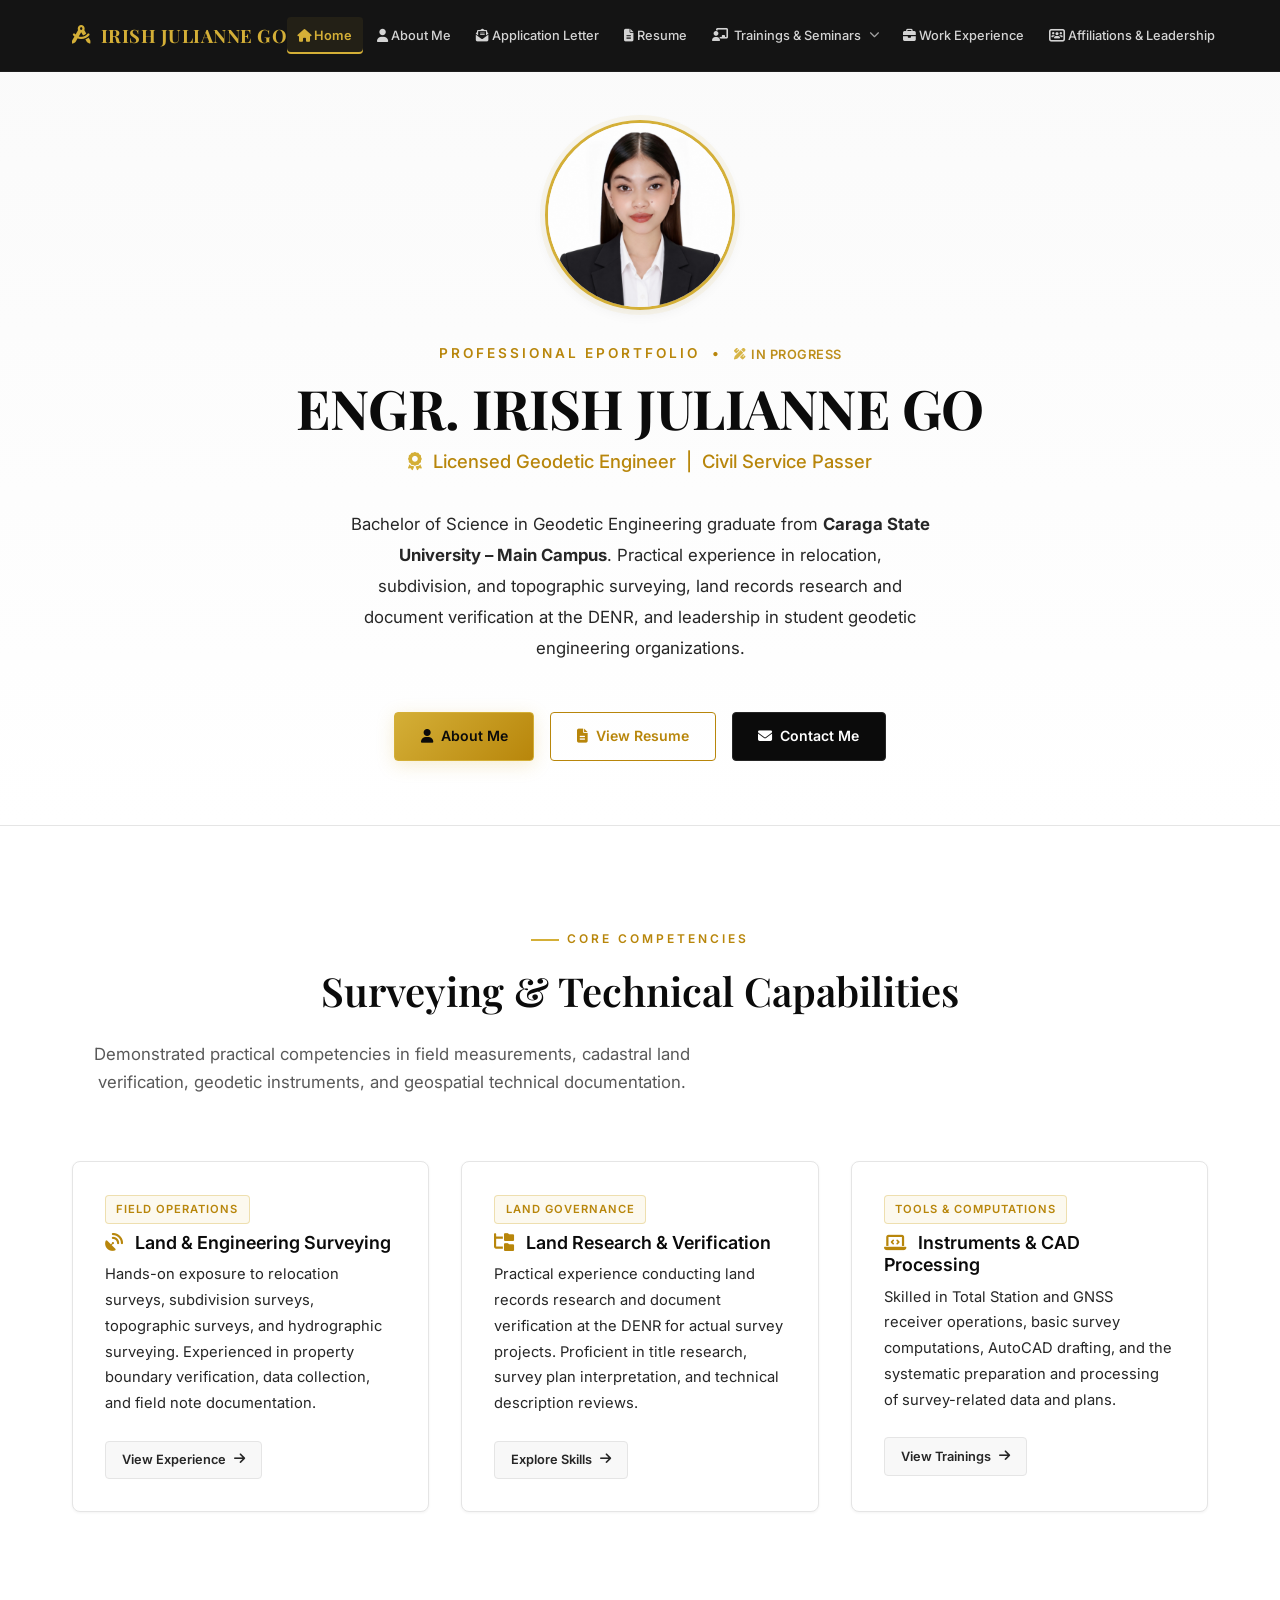
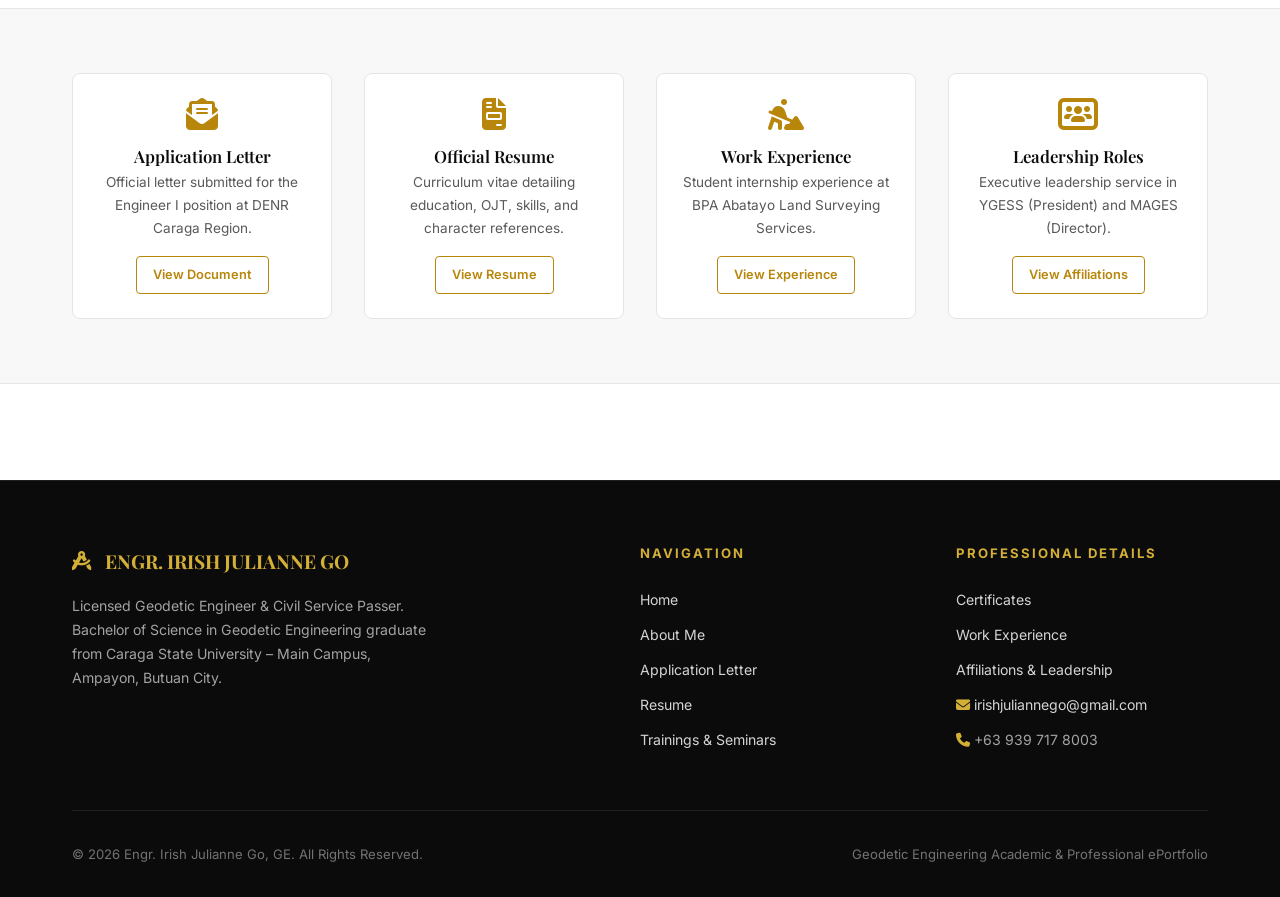
==== commit 8f4c403b: "Add files via upload" ====
--- a/index.html
+++ b/index.html
@@ -23,8 +23,8 @@
   <header class="navbar">
     <div class="container">
       <a href="index.html" class="nav-brand">
-        <i class="fa-solid fa-compass-drafting" style="color: var(--color-gold); margin-right: 8px;"></i>
-        <span>IRISH JULIANNE GO</span>, GE
+        <i class="fa-solid fa-compass-drafting"></i>
+        <span>IRISH JULIANNE GO</span>
       </a>
 
       <button class="nav-toggle" aria-label="Toggle navigation menu">
@@ -39,8 +39,14 @@
           <li><a href="about.html"><i class="fa-solid fa-user"></i> About Me</a></li>
           <li><a href="application-letter.html"><i class="fa-solid fa-envelope-open-text"></i> Application Letter</a></li>
           <li><a href="resume.html"><i class="fa-solid fa-file-lines"></i> Resume</a></li>
-          <li><a href="trainings.html"><i class="fa-solid fa-chalkboard-user"></i> Trainings & Seminars</a></li>
-          <li><a href="certificates.html"><i class="fa-solid fa-award"></i> Certificates</a></li>
+          <li class="nav-dropdown">
+            <a href="trainings.html" class="nav-dropdown-toggle">
+              <i class="fa-solid fa-chalkboard-user"></i> Trainings &amp; Seminars <i class="fa-solid fa-chevron-down nav-caret"></i>
+            </a>
+            <ul class="dropdown-menu">
+              <li><a href="certificates.html"><i class="fa-solid fa-award"></i> Certificates</a></li>
+            </ul>
+          </li>
           <li><a href="experience.html"><i class="fa-solid fa-briefcase"></i> Work Experience</a></li>
           <li><a href="affiliations.html"><i class="fa-solid fa-users-rectangle"></i> Affiliations & Leadership</a></li>
         </ul>
--- a/css/style.css
+++ b/css/style.css
@@ -229,24 +229,38 @@
   font-weight: 700;
   color: #FFFFFF;
   letter-spacing: .5px;
-  display: flex;
-  align-items: center;
-  gap: 8px;
-}
-.nav-brand span { color: var(--color-gold); }
-.nav-brand:hover { color: var(--color-gold-light); }
+  display: inline-flex;
+  align-items: center;
+  gap: 10px;
+  white-space: nowrap;
+  flex-shrink: 0;
+  text-decoration: none;
+}
+.nav-brand i {
+  color: var(--color-gold);
+  font-size: 1.15rem;
+  flex-shrink: 0;
+}
+.nav-brand span {
+  color: var(--color-gold);
+  white-space: nowrap;
+  display: inline;
+}
+.nav-brand:hover span {
+  color: var(--color-gold-light);
+}
 
 .nav-links {
   display: flex;
   align-items: center;
-  gap: var(--space-xs);
+  gap: 4px;
   list-style: none;
 }
 
 .nav-links a {
   display: block;
-  padding: .5rem .8rem;
-  font-size: .82rem;
+  padding: .45rem .65rem;
+  font-size: .8rem;
   font-weight: 500;
   color: #D4D4D4;
   border-radius: var(--radius-sm);
@@ -263,6 +277,86 @@
   background: var(--color-gold-tint);
   font-weight: 600;
   box-shadow: inset 0 -2px 0 var(--color-gold);
+}
+
+/* Dropdown Menu Hierarchy (Certificates under Trainings & Seminars) */
+.nav-dropdown {
+  position: relative;
+}
+.nav-dropdown-toggle {
+  display: inline-flex !important;
+  align-items: center;
+  gap: 6px;
+}
+.nav-caret {
+  font-size: 0.65rem;
+  transition: transform var(--duration) var(--ease-smooth);
+  color: #A3A3A3;
+  margin-left: 2px;
+}
+.nav-dropdown:hover .nav-caret,
+.nav-dropdown:focus-within .nav-caret {
+  transform: rotate(180deg);
+  color: var(--color-gold);
+}
+
+.dropdown-menu {
+  position: absolute;
+  top: 100%;
+  left: 0;
+  min-width: 210px;
+  background: rgba(11, 11, 11, 0.98);
+  backdrop-filter: blur(16px);
+  -webkit-backdrop-filter: blur(16px);
+  border: 1px solid #262626;
+  border-radius: var(--radius-sm);
+  padding: 6px;
+  list-style: none;
+  box-shadow: 0 10px 30px rgba(0, 0, 0, 0.5);
+  opacity: 0;
+  visibility: hidden;
+  transform: translateY(6px);
+  transition: opacity var(--duration) var(--ease-smooth),
+              transform var(--duration) var(--ease-smooth),
+              visibility var(--duration) var(--ease-smooth);
+  pointer-events: none;
+  z-index: 1050;
+}
+.dropdown-menu::before {
+  content: '';
+  position: absolute;
+  top: -10px;
+  left: 0;
+  right: 0;
+  height: 10px;
+}
+.nav-dropdown:hover .dropdown-menu,
+.nav-dropdown:focus-within .dropdown-menu {
+  opacity: 1;
+  visibility: visible;
+  transform: translateY(2px);
+  pointer-events: all;
+}
+.dropdown-menu li {
+  width: 100%;
+}
+.dropdown-menu a {
+  display: flex;
+  align-items: center;
+  gap: 8px;
+  padding: 0.6rem 0.85rem;
+  font-size: 0.82rem;
+  font-weight: 500;
+  color: #D4D4D4;
+  border-radius: var(--radius-xs);
+  transition: all var(--duration) var(--ease-smooth);
+  white-space: nowrap;
+}
+.dropdown-menu a:hover,
+.dropdown-menu a.active {
+  color: var(--color-gold);
+  background: var(--color-gold-tint);
+  box-shadow: none;
 }
 
 /* Hamburger Toggle */
@@ -1118,15 +1212,7 @@
 }
 
 /* ---------- Responsive Breakpoints ---------- */
-@media (max-width: 1024px) {
-  .grid-3 { grid-template-columns: repeat(2, 1fr); }
-  .grid-4 { grid-template-columns: repeat(2, 1fr); }
-  .footer-grid { grid-template-columns: 1fr 1fr; }
-  .about-grid { grid-template-columns: 1fr; }
-  .about-sidebar .card { position: static; }
-}
-
-@media (max-width: 768px) {
+@media (max-width: 1120px) {
   :root { --nav-height: 64px; }
 
   .container { padding: 0 var(--space-lg); }
@@ -1139,20 +1225,25 @@
     left: 0;
     right: 0;
     bottom: 0;
+    max-height: calc(100vh - var(--nav-height));
+    overflow-y: auto;
+    -webkit-overflow-scrolling: touch;
     background: rgba(11, 11, 11, 0.98);
     backdrop-filter: blur(20px);
+    -webkit-backdrop-filter: blur(20px);
     flex-direction: column;
     align-items: stretch;
-    padding: var(--space-xl);
+    padding: var(--space-lg) var(--space-xl) var(--space-3xl);
     gap: var(--space-xs);
     transform: translateX(100%);
     transition: transform var(--duration) var(--ease-smooth);
     border-top: 1px solid #1F1F1F;
+    z-index: 1001;
   }
   .nav-links.open { transform: translateX(0); }
   .nav-links a {
     padding: .85rem var(--space-lg);
-    font-size: 1rem;
+    font-size: 0.95rem;
     border-radius: var(--radius-md);
     color: #E5E5E5;
   }
@@ -1162,6 +1253,58 @@
     background: var(--color-gold-tint);
   }
 
+  /* Nav brand responsive sizing */
+  .nav-brand {
+    font-size: 1.08rem;
+    white-space: nowrap;
+    flex-shrink: 0;
+  }
+
+  /* Mobile Dropdown Sub-menu (Tree Hierarchy matching reference) */
+  .nav-dropdown {
+    display: flex;
+    flex-direction: column;
+    align-items: stretch;
+  }
+  .nav-dropdown-toggle {
+    justify-content: space-between;
+  }
+  .dropdown-menu {
+    position: static;
+    opacity: 1;
+    visibility: visible;
+    transform: none;
+    pointer-events: all;
+    background: transparent;
+    border: none;
+    box-shadow: none;
+    padding: 2px 0 2px var(--space-md);
+    margin-top: 2px;
+    margin-left: 1.2rem;
+    border-left: 2px solid rgba(212, 175, 55, 0.4);
+  }
+  .dropdown-menu::before { display: none; }
+  .dropdown-menu a {
+    padding: 0.65rem 1rem;
+    font-size: 0.9rem;
+    color: #B0B0B0;
+  }
+  .dropdown-menu a:hover,
+  .dropdown-menu a.active {
+    color: var(--color-gold);
+    background: var(--color-gold-tint);
+  }
+}
+
+@media (max-width: 1024px) {
+  .grid-3 { grid-template-columns: repeat(2, 1fr); }
+  .grid-4 { grid-template-columns: repeat(2, 1fr); }
+  .footer-grid { grid-template-columns: 1fr 1fr; }
+  .about-grid { grid-template-columns: 1fr; }
+  .about-sidebar .card { position: static; }
+}
+
+@media (max-width: 768px) {
   .grid-2,
   .grid-3,
   .grid-4 { grid-template-columns: 1fr; }
@@ -1189,9 +1332,20 @@
 }
 
 @media (max-width: 480px) {
+  .nav-brand {
+    font-size: 0.95rem;
+    gap: 7px;
+  }
   .hero-buttons { flex-direction: column; align-items: center; }
   .hero-buttons .btn { width: 100%; justify-content: center; }
   .page-hero { padding-top: calc(var(--nav-height) + var(--space-2xl)); }
+}
+
+@media (max-width: 360px) {
+  .nav-brand {
+    font-size: 0.85rem;
+    gap: 5px;
+  }
 }
 
 /* ---------- Print ---------- */
